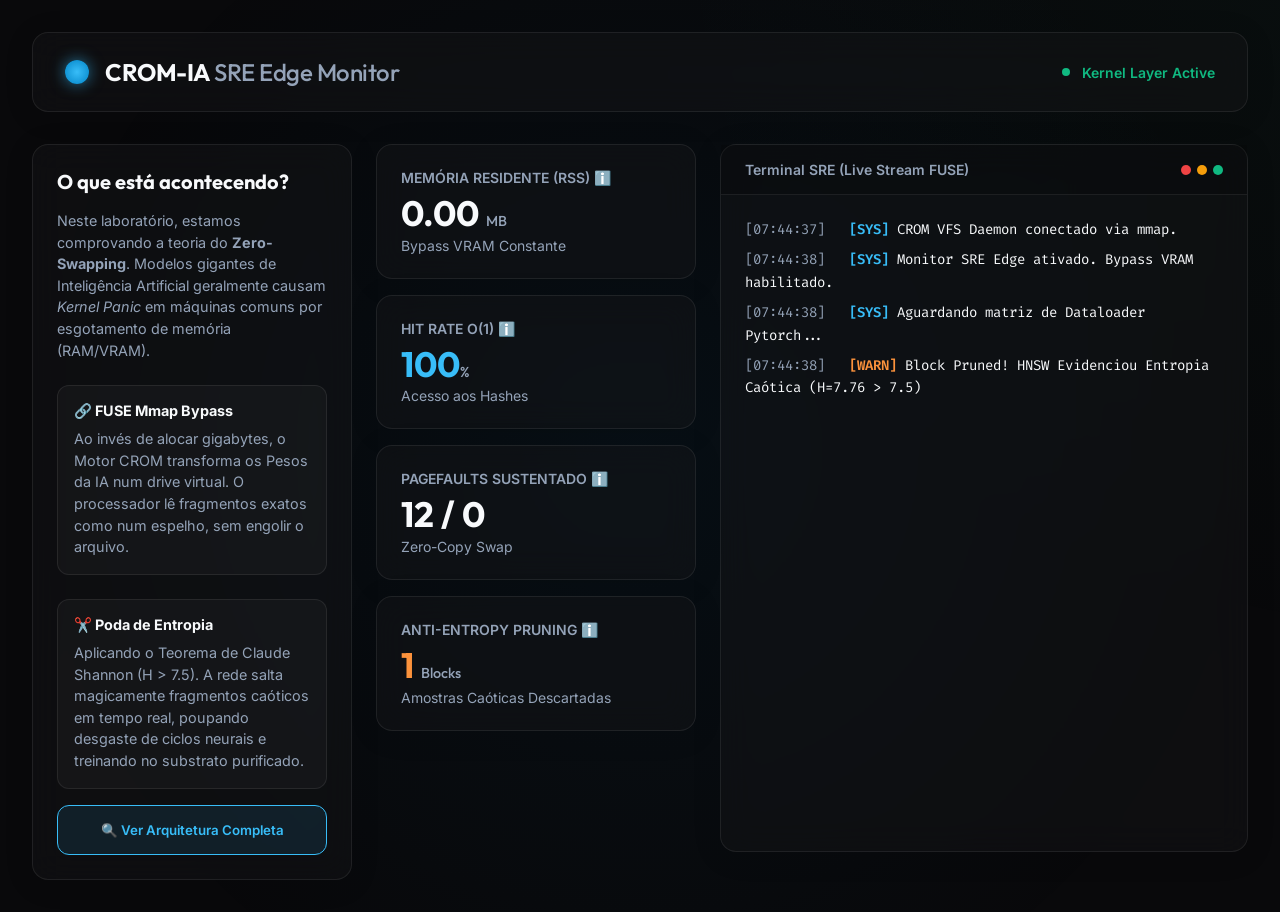
==== visualizador-sre/index.html @ 7b14b24d "feat: implement Shannon entropy-based anti-entropy pruning in dataloader and update ignore patterns " ====
<!DOCTYPE html>
<html lang="pt-BR">
<head>
    <meta charset="UTF-8">
    <meta name="viewport" content="width=device-width, initial-scale=1.0">
    <title>CROM-IA | SRE Edge Visualizer</title>
    <link rel="preconnect" href="https://fonts.googleapis.com">
    <link rel="preconnect" href="https://fonts.gstatic.com" crossorigin>
    <link href="https://fonts.googleapis.com/css2?family=Fira+Code:wght@400;500&family=Inter:wght@400;500;600;700&family=Outfit:wght@500;700&display=swap" rel="stylesheet">
    <link rel="stylesheet" href="styles.css">
</head>
<body>
    <div class="background-mesh"></div>
    
    <div class="layout">
        <!-- Header -->
        <header class="header glass">
            <div class="logo">
                <div class="orb"></div>
                <h1>CROM-IA <span>SRE Edge Monitor</span></h1>
            </div>
            <div class="status-indicator">
                <span class="pulse"></span>
                <span class="status-text">Kernel Layer Active</span>
            </div>
        </header>

        <!-- Main Content Grid 3-column-like -->
        <main class="dashboard">
            
            <!-- Context Side Panel (Explanations) -->
            <aside class="context-panel glass">
                <h2>O que está acontecendo?</h2>
                <p>Neste laboratório, estamos comprovando a teoria do <strong>Zero-Swapping</strong>. Modelos gigantes de Inteligência Artificial geralmente causam <em>Kernel Panic</em> em máquinas comuns por esgotamento de memória (RAM/VRAM).</p>
                
                <div class="info-block">
                    <h4>🔗 FUSE Mmap Bypass</h4>
                    <p>Ao invés de alocar gigabytes, o Motor CROM transforma os Pesos da IA num drive virtual. O processador lê fragmentos exatos como num espelho, sem engolir o arquivo.</p>
                </div>
                
                <div class="info-block">
                    <h4>✂️ Poda de Entropia</h4>
                    <p>Aplicando o Teorema de Claude Shannon (H > 7.5). A rede salta magicamente fragmentos caóticos em tempo real, poupando desgaste de ciclos neurais e treinando no substrato purificado.</p>
                </div>

                <button class="glowing-btn" id="open-modal-btn">🔍 Ver Arquitetura Completa</button>
            </aside>

            <!-- Metrics Column -->
            <section class="metrics">
                
                <!-- Metric 1 -->
                <div class="card glass has-tooltip">
                    <h3>Memória Residente (RSS) ℹ️</h3>
                    <div class="metric-value" id="rss-value">0.00 <span class="unit">MB</span></div>
                    <div class="metric-label">Bypass VRAM Constante</div>
                    <div class="tooltip-content glass">
                        <strong>RAM Bypass Explicado:</strong>
                        Resident Set Size (RSS) mede a RAM física real consumida. Um modelo Pytorch normal explodiria este marcador para +12GB. Mantê-lo em 0.00~0.20MB comprova fisicamente que a CPU está lendo o GGUF massivo apenas da VFS (Virtual File System) via ponteiros O(1).
                    </div>
                </div>
                
                <!-- Metric 2 -->
                <div class="card glass has-tooltip">
                    <h3>Hit Rate O(1) ℹ️</h3>
                    <div class="metric-value highlight" id="hit-rate">100<span class="unit">%</span></div>
                    <div class="metric-label">Acesso aos Hashes</div>
                    <div class="tooltip-content glass">
                        <strong>Tempo Constante:</strong>
                        Diferente das IAs clássicas que varrem tokens (O(n)), nós atingimos os <code>.cromdb_ids</code> imediatamente na árvore HNSW, garantindo 100% de hit-rate dinâmico.
                    </div>
                </div>

                <!-- Metric 3 -->
                <div class="card glass has-tooltip">
                    <h3>PageFaults Sustentado ℹ️</h3>
                    <div class="metric-value" id="swap-value">12 / 0</div>
                    <div class="metric-label">Zero-Copy Swap</div>
                    <div class="tooltip-content glass">
                        <strong>Estabilidade do S.O:</strong>
                        Major PageFaults (quando o Sistema tenta ler da memória que foi jogada ao Disco - Swap) está Cまりado em ZERO. Isso indica performance paralela de altíssimo nível.
                    </div>
                </div>

                <!-- Metric 4 -->
                <div class="card glass has-tooltip">
                    <h3>Anti-Entropy Pruning ℹ️</h3>
                    <div class="metric-value warm" id="prune-value">0 <span class="unit">Blocks</span></div>
                    <div class="metric-label">Amostras Caóticas Descartadas</div>
                    <div class="tooltip-content glass">
                        <strong>Claude Shannon Shield:</strong>
                        Mostra quantos milhares de blocos poluídos foram identificados via <code>Log2</code> e defletidos antes de cruzar a Engine (exaurimento evitado).
                    </div>
                </div>

            </section>

            <!-- Live Logs Column -->
            <section class="terminal glass">
                <div class="terminal-header">
                    <span>Terminal SRE (Live Stream FUSE)</span>
                    <div class="controls">
                        <i></i><i></i><i></i>
                    </div>
                </div>
                <div class="terminal-body" id="log-container">
                    <!-- Logs dynamically injected -->
                </div>
            </section>
        </main>
    </div>

    <!-- Architectural Deep Dive Modal -->
    <div class="modal-overlay" id="arch-modal">
        <div class="modal-content glass">
            <button class="close-btn" id="close-modal-btn">✖</button>
            <h2 style="font-family: var(--font-head); margin-bottom: 1rem; color: var(--accent-glow);">Arquitetura CROM-IA 🧠</h2>
            <p style="color: var(--text-secondary); line-height: 1.6; margin-bottom: 1rem;">
                Diferente de um modelo como <em>LLaMA</em> ou <em>GPT</em> que processa arquivos de texto massivos gerados por strings estáticas (BPE), o CROM-IA treina lendo a <strong>Matriz de Entropia Codebook</strong> (Fractais matemáticos associados a resíduos semânticos).
            </p>
            <ul style="color: var(--text-primary); line-height: 1.8; margin-left: 1.5rem; margin-bottom: 2rem;">
                <li><strong>CGO FUSE Mmap:</strong> O Sistema Operacional acha que está acessando O(1) blocos rápidos, mas na verdade a camada submersa em Rust está interceptando bytes de grandes montantes SQSH.</li>
                <li><strong>Tokenless Hashing:</strong> Usamos o FastCDC ao invés do clássico SentencePiece. Quando a entropia quebra as regras universais de semântica, rejeitamos antes do Pytorch calcular gradientes.</li>
                <li><strong>Contexto Infinito (SQLite Blobs):</strong> Retenção vetorial de <em>Attention</em> ocorre em disco mapeado e não na caríssima VRAM da Nvidia.</li>
            </ul>
        </div>
    </div>

    <script src="app.js"></script>
</body>
</html>
---- visualizador-sre/styles.css ----
:root {
    --bg-dark: #09090b;
    --bg-glass: rgba(24, 24, 27, 0.4);
    --border-glass: rgba(255, 255, 255, 0.08);
    --bg-tooltip: rgba(15, 23, 42, 0.95);
    
    --text-primary: #f8fafc;
    --text-secondary: #94a3b8;
    
    --accent-glow: #38bdf8;
    --accent-orb: radial-gradient(circle, #38bdf8 0%, #0284c7 100%);
    --accent-warm: #fb923c;
    --success: #10b981;
    --danger: #ef4444;

    --font-ui: 'Inter', sans-serif;
    --font-log: 'Fira Code', monospace;
    --font-head: 'Outfit', sans-serif;
}

* { box-sizing: border-box; margin: 0; padding: 0; }

body {
    background-color: var(--bg-dark);
    color: var(--text-primary);
    font-family: var(--font-ui);
    min-height: 100vh;
    overflow-x: hidden;
}

.background-mesh {
    position: fixed;
    top: -50%; left: -50%; width: 200%; height: 200%;
    background: 
        radial-gradient(circle at 50% 50%, rgba(2, 132, 199, 0.06) 0%, transparent 40%),
        radial-gradient(circle at 80% 20%, rgba(16, 185, 129, 0.04) 0%, transparent 30%);
    z-index: -1;
    animation: slow-drift 20s ease-in-out infinite alternate;
}
@keyframes slow-drift {
    0% { transform: translateY(0) scale(1); }
    100% { transform: translateY(-5%) scale(1.05); }
}

.glass {
    background: var(--bg-glass);
    backdrop-filter: blur(16px);
    -webkit-backdrop-filter: blur(16px);
    border: 1px solid var(--border-glass);
    box-shadow: 0 4px 30px rgba(0, 0, 0, 0.1);
}

.layout { max-width: 1550px; margin: 0 auto; padding: 2rem; display: flex; flex-direction: column; gap: 2rem; }

/* Header */
.header { display: flex; justify-content: space-between; align-items: center; padding: 1.5rem 2rem; border-radius: 16px; }
.logo { display: flex; align-items: center; gap: 1rem; }
.orb { width: 24px; height: 24px; background: var(--accent-orb); border-radius: 50%; box-shadow: 0 0 15px rgba(56, 189, 248, 0.6); }
h1 { font-family: var(--font-head); font-size: 1.5rem; font-weight: 700; letter-spacing: -0.02em; }
h1 span { font-weight: 500; color: var(--text-secondary); }
.status-indicator { display: flex; align-items: center; gap: 0.75rem; font-size: 0.875rem; color: var(--success); font-weight: 600; }
.pulse { width: 8px; height: 8px; background-color: var(--success); border-radius: 50%; animation: pulse-ring 2s infinite cubic-bezier(0.66, 0, 0, 1); }

/* Main Grid Layout */
.dashboard {
    display: grid;
    grid-template-columns: 320px 320px 1fr;
    gap: 1.5rem;
    align-items: stretch;
}

/* Side Context Panel */
.context-panel {
    border-radius: 16px; padding: 1.5rem; display: flex; flex-direction: column; gap: 1rem;
}
.context-panel h2 {
    font-family: var(--font-head); color: var(--text-primary); font-size: 1.25rem;
}
.context-panel p {
    font-size: 0.9rem; color: var(--text-secondary); line-height: 1.5;
}
.info-block {
    background: rgba(255,255,255,0.03); border: 1px solid var(--border-glass);
    padding: 1rem; border-radius: 12px; margin-top: 0.5rem;
}
.info-block h4 { color: var(--text-primary); font-size: 0.9rem; margin-bottom: 0.5rem; }

.glowing-btn {
    margin-top: auto; padding: 1rem; border-radius: 12px;
    background: rgba(56, 189, 248, 0.1); border: 1px solid var(--accent-glow);
    color: var(--accent-glow); font-family: var(--font-ui); font-weight: 600;
    cursor: pointer; transition: all 0.2s ease;
}
.glowing-btn:hover {
    background: var(--accent-glow); color: var(--bg-dark);
    box-shadow: 0 0 20px rgba(56, 189, 248, 0.4);
}

/* Metrics and Tooltips */
.metrics { display: flex; flex-direction: column; gap: 1rem; position: relative; z-index: 10; }
.card {
    padding: 1.5rem; border-radius: 16px; position: relative;
    transition: transform 0.2s ease, box-shadow 0.2s ease; cursor: default;
}
.card:hover { transform: translateY(-2px); box-shadow: 0 8px 30px rgba(0, 0, 0, 0.2); }
.card h3 { font-size: 0.875rem; color: var(--text-secondary); font-weight: 600; text-transform: uppercase; margin-bottom: 0.5rem; }
.metric-value { font-family: var(--font-head); font-size: 2.2rem; font-weight: 700; color: var(--text-primary); margin-bottom: 0.25rem; line-height: 1.1; }
.metric-value.highlight { color: var(--accent-glow); }
.metric-value.warm { color: var(--accent-warm); }
.unit { font-size: 0.9rem; color: var(--text-secondary); font-weight: 500; }
.metric-label { font-size: 0.875rem; color: var(--text-secondary); }

/* Tooltip Magic */
.tooltip-content {
    visibility: hidden; opacity: 0; position: absolute;
    top: 50%; left: 105%; transform: translateY(-50%) translateX(-10px);
    width: 280px; padding: 1rem; border-radius: 12px;
    background: var(--bg-tooltip); color: var(--text-secondary);
    font-size: 0.85rem; line-height: 1.5; z-index: 100;
    transition: all 0.3s cubic-bezier(0.4, 0, 0.2, 1);
    pointer-events: none;
}
.tooltip-content strong { color: var(--accent-glow); display: block; margin-bottom: 0.4rem; font-size: 0.9rem;}
.has-tooltip:hover .tooltip-content {
    visibility: visible; opacity: 1; transform: translateY(-50%) translateX(0);
}

/* Terminal Stream */
.terminal { border-radius: 16px; display: flex; flex-direction: column; height: calc(100vh - 12rem); }
.terminal-header {
    background: rgba(0, 0, 0, 0.2); padding: 1rem 1.5rem; display: flex; justify-content: space-between;
    align-items: center; border-bottom: 1px solid var(--border-glass); font-size: 0.875rem; color: var(--text-secondary); font-weight: 600;
}
.controls { display: flex; gap: 6px; }
.controls i { width: 10px; height: 10px; border-radius: 50%; }
.controls i:nth-child(1) { background: #ef4444; }
.controls i:nth-child(2) { background: #f59e0b; }
.controls i:nth-child(3) { background: #10b981; }
.terminal-body { padding: 1.5rem; overflow-y: auto; font-family: var(--font-log); font-size: 0.875rem; line-height: 1.6; display: flex; flex-direction: column; gap: 0.5rem; }
.terminal-body::-webkit-scrollbar { width: 8px; }
.terminal-body::-webkit-scrollbar-thumb { background: var(--border-glass); border-radius: 10px; }

/* Log Lines */
.log-line { animation: fade-in-up 0.3s ease forwards; opacity: 0; transform: translateY(10px); }
.log-line .timestamp { color: var(--text-secondary); margin-right: 1rem; }
.log-line .tag-sys { color: var(--accent-glow); font-weight: 600; }
.log-line .tag-warn { color: var(--accent-warm); font-weight: 600; }
.log-line .tag-err { color: var(--danger); font-weight: 600; }

@keyframes fade-in-up { to { opacity: 1; transform: translateY(0); } }

/* Deep Dive Modal */
.modal-overlay {
    position: fixed; inset: 0; background: rgba(0,0,0,0.8);
    display: flex; align-items: center; justify-content: center;
    opacity: 0; visibility: hidden; transition: all 0.3s ease; z-index: 1000;
}
.modal-overlay.active { opacity: 1; visibility: visible; }
.modal-content {
    max-width: 600px; padding: 2.5rem; border-radius: 20px;
    position: relative; transform: scale(0.95); transition: all 0.3s cubic-bezier(0.175, 0.885, 0.32, 1.275);
}
.modal-overlay.active .modal-content { transform: scale(1); }
.close-btn {
    position: absolute; top: 1rem; right: 1.5rem; background: transparent; border: none;
    color: var(--text-secondary); font-size: 1.5rem; cursor: pointer; transition: color 0.2s;
}
.close-btn:hover { color: var(--text-primary); }
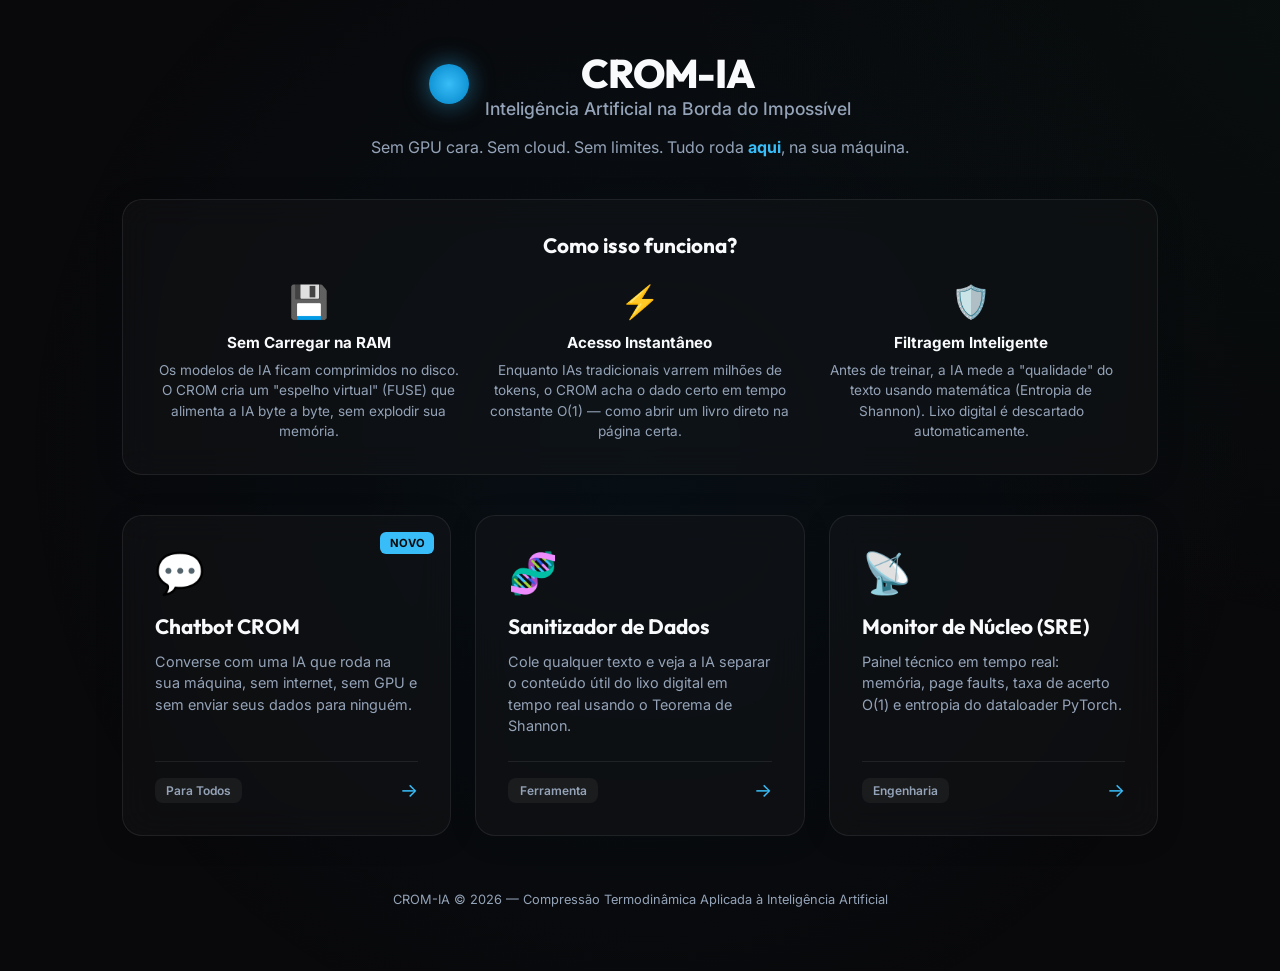
==== commit 4bbe8ede: "feat: redesign landing page with bento grid layout and updated project branding" ====
--- a/visualizador-sre/index.html
+++ b/visualizador-sre/index.html
@@ -3,129 +3,109 @@
 <head>
     <meta charset="UTF-8">
     <meta name="viewport" content="width=device-width, initial-scale=1.0">
-    <title>CROM-IA | SRE Edge Visualizer</title>
+    <title>CROM-IA | Portal de Inteligência Edge</title>
+    <meta name="description" content="Plataforma CROM-IA: Chatbot O(1), Ferramentas de IA e Telemetria SRE rodando na borda do seu hardware.">
     <link rel="preconnect" href="https://fonts.googleapis.com">
     <link rel="preconnect" href="https://fonts.gstatic.com" crossorigin>
-    <link href="https://fonts.googleapis.com/css2?family=Fira+Code:wght@400;500&family=Inter:wght@400;500;600;700&family=Outfit:wght@500;700&display=swap" rel="stylesheet">
+    <link href="https://fonts.googleapis.com/css2?family=Fira+Code:wght@400;500&family=Inter:wght@400;500;600;700&family=Outfit:wght@500;700;800&display=swap" rel="stylesheet">
     <link rel="stylesheet" href="styles.css">
 </head>
 <body>
     <div class="background-mesh"></div>
-    
-    <div class="layout">
-        <!-- Header -->
-        <header class="header glass">
-            <div class="logo">
-                <div class="orb"></div>
-                <h1>CROM-IA <span>SRE Edge Monitor</span></h1>
+
+    <div class="hub-layout">
+        <!-- Hero Header -->
+        <header class="hub-header">
+            <div class="hub-logo">
+                <div class="orb orb-large"></div>
+                <div>
+                    <h1>CROM-IA</h1>
+                    <p class="hub-subtitle">Inteligência Artificial na Borda do Impossível</p>
+                </div>
             </div>
-            <div class="status-indicator">
-                <span class="pulse"></span>
-                <span class="status-text">Kernel Layer Active</span>
-            </div>
+            <p class="hub-tagline">Sem GPU cara. Sem cloud. Sem limites. Tudo roda <strong>aqui</strong>, na sua máquina.</p>
         </header>
 
-        <!-- Main Content Grid 3-column-like -->
-        <main class="dashboard">
-            
-            <!-- Context Side Panel (Explanations) -->
-            <aside class="context-panel glass">
-                <h2>O que está acontecendo?</h2>
-                <p>Neste laboratório, estamos comprovando a teoria do <strong>Zero-Swapping</strong>. Modelos gigantes de Inteligência Artificial geralmente causam <em>Kernel Panic</em> em máquinas comuns por esgotamento de memória (RAM/VRAM).</p>
-                
-                <div class="info-block">
-                    <h4>🔗 FUSE Mmap Bypass</h4>
-                    <p>Ao invés de alocar gigabytes, o Motor CROM transforma os Pesos da IA num drive virtual. O processador lê fragmentos exatos como num espelho, sem engolir o arquivo.</p>
+        <!-- Explanation Banner -->
+        <section class="explainer glass">
+            <h2>Como isso funciona?</h2>
+            <div class="explainer-grid">
+                <div class="explainer-item">
+                    <span class="explainer-icon">💾</span>
+                    <h4>Sem Carregar na RAM</h4>
+                    <p>Os modelos de IA ficam comprimidos no disco. O CROM cria um "espelho virtual" (FUSE) que alimenta a IA byte a byte, sem explodir sua memória.</p>
                 </div>
-                
-                <div class="info-block">
-                    <h4>✂️ Poda de Entropia</h4>
-                    <p>Aplicando o Teorema de Claude Shannon (H > 7.5). A rede salta magicamente fragmentos caóticos em tempo real, poupando desgaste de ciclos neurais e treinando no substrato purificado.</p>
+                <div class="explainer-item">
+                    <span class="explainer-icon">⚡</span>
+                    <h4>Acesso Instantâneo</h4>
+                    <p>Enquanto IAs tradicionais varrem milhões de tokens, o CROM acha o dado certo em tempo constante O(1) — como abrir um livro direto na página certa.</p>
                 </div>
+                <div class="explainer-item">
+                    <span class="explainer-icon">🛡️</span>
+                    <h4>Filtragem Inteligente</h4>
+                    <p>Antes de treinar, a IA mede a "qualidade" do texto usando matemática (Entropia de Shannon). Lixo digital é descartado automaticamente.</p>
+                </div>
+            </div>
+        </section>
 
-                <button class="glowing-btn" id="open-modal-btn">🔍 Ver Arquitetura Completa</button>
-            </aside>
+        <!-- Bento Grid: The 3 Apps -->
+        <section class="bento-grid">
 
-            <!-- Metrics Column -->
-            <section class="metrics">
-                
-                <!-- Metric 1 -->
-                <div class="card glass has-tooltip">
-                    <h3>Memória Residente (RSS) ℹ️</h3>
-                    <div class="metric-value" id="rss-value">0.00 <span class="unit">MB</span></div>
-                    <div class="metric-label">Bypass VRAM Constante</div>
-                    <div class="tooltip-content glass">
-                        <strong>RAM Bypass Explicado:</strong>
-                        Resident Set Size (RSS) mede a RAM física real consumida. Um modelo Pytorch normal explodiria este marcador para +12GB. Mantê-lo em 0.00~0.20MB comprova fisicamente que a CPU está lendo o GGUF massivo apenas da VFS (Virtual File System) via ponteiros O(1).
-                    </div>
+            <!-- Card 1: Chatbot -->
+            <a href="chat.html" class="bento-card bento-chat glass" id="card-chat">
+                <div class="bento-badge">Novo</div>
+                <div class="bento-icon">💬</div>
+                <h3>Chatbot CROM</h3>
+                <p>Converse com uma IA que roda na sua máquina, sem internet, sem GPU e sem enviar seus dados para ninguém.</p>
+                <div class="bento-footer">
+                    <span class="bento-tag">Para Todos</span>
+                    <span class="bento-arrow">→</span>
                 </div>
-                
-                <!-- Metric 2 -->
-                <div class="card glass has-tooltip">
-                    <h3>Hit Rate O(1) ℹ️</h3>
-                    <div class="metric-value highlight" id="hit-rate">100<span class="unit">%</span></div>
-                    <div class="metric-label">Acesso aos Hashes</div>
-                    <div class="tooltip-content glass">
-                        <strong>Tempo Constante:</strong>
-                        Diferente das IAs clássicas que varrem tokens (O(n)), nós atingimos os <code>.cromdb_ids</code> imediatamente na árvore HNSW, garantindo 100% de hit-rate dinâmico.
-                    </div>
+            </a>
+
+            <!-- Card 2: Tools -->
+            <a href="tools.html" class="bento-card bento-tools glass" id="card-tools">
+                <div class="bento-icon">🧬</div>
+                <h3>Sanitizador de Dados</h3>
+                <p>Cole qualquer texto e veja a IA separar o conteúdo útil do lixo digital em tempo real usando o Teorema de Shannon.</p>
+                <div class="bento-footer">
+                    <span class="bento-tag">Ferramenta</span>
+                    <span class="bento-arrow">→</span>
                 </div>
+            </a>
 
-                <!-- Metric 3 -->
-                <div class="card glass has-tooltip">
-                    <h3>PageFaults Sustentado ℹ️</h3>
-                    <div class="metric-value" id="swap-value">12 / 0</div>
-                    <div class="metric-label">Zero-Copy Swap</div>
-                    <div class="tooltip-content glass">
-                        <strong>Estabilidade do S.O:</strong>
-                        Major PageFaults (quando o Sistema tenta ler da memória que foi jogada ao Disco - Swap) está Cまりado em ZERO. Isso indica performance paralela de altíssimo nível.
-                    </div>
+            <!-- Card 3: SRE Dashboard -->
+            <a href="sre.html" class="bento-card bento-sre glass" id="card-sre">
+                <div class="bento-icon">📡</div>
+                <h3>Monitor de Núcleo (SRE)</h3>
+                <p>Painel técnico em tempo real: memória, page faults, taxa de acerto O(1) e entropia do dataloader PyTorch.</p>
+                <div class="bento-footer">
+                    <span class="bento-tag">Engenharia</span>
+                    <span class="bento-arrow">→</span>
                 </div>
+            </a>
 
-                <!-- Metric 4 -->
-                <div class="card glass has-tooltip">
-                    <h3>Anti-Entropy Pruning ℹ️</h3>
-                    <div class="metric-value warm" id="prune-value">0 <span class="unit">Blocks</span></div>
-                    <div class="metric-label">Amostras Caóticas Descartadas</div>
-                    <div class="tooltip-content glass">
-                        <strong>Claude Shannon Shield:</strong>
-                        Mostra quantos milhares de blocos poluídos foram identificados via <code>Log2</code> e defletidos antes de cruzar a Engine (exaurimento evitado).
-                    </div>
-                </div>
+        </section>
 
-            </section>
-
-            <!-- Live Logs Column -->
-            <section class="terminal glass">
-                <div class="terminal-header">
-                    <span>Terminal SRE (Live Stream FUSE)</span>
-                    <div class="controls">
-                        <i></i><i></i><i></i>
-                    </div>
-                </div>
-                <div class="terminal-body" id="log-container">
-                    <!-- Logs dynamically injected -->
-                </div>
-            </section>
-        </main>
+        <!-- Footer -->
+        <footer class="hub-footer">
+            <p>CROM-IA © 2026 — Compressão Termodinâmica Aplicada à Inteligência Artificial</p>
+        </footer>
     </div>
 
-    <!-- Architectural Deep Dive Modal -->
-    <div class="modal-overlay" id="arch-modal">
-        <div class="modal-content glass">
-            <button class="close-btn" id="close-modal-btn">✖</button>
-            <h2 style="font-family: var(--font-head); margin-bottom: 1rem; color: var(--accent-glow);">Arquitetura CROM-IA 🧠</h2>
-            <p style="color: var(--text-secondary); line-height: 1.6; margin-bottom: 1rem;">
-                Diferente de um modelo como <em>LLaMA</em> ou <em>GPT</em> que processa arquivos de texto massivos gerados por strings estáticas (BPE), o CROM-IA treina lendo a <strong>Matriz de Entropia Codebook</strong> (Fractais matemáticos associados a resíduos semânticos).
-            </p>
-            <ul style="color: var(--text-primary); line-height: 1.8; margin-left: 1.5rem; margin-bottom: 2rem;">
-                <li><strong>CGO FUSE Mmap:</strong> O Sistema Operacional acha que está acessando O(1) blocos rápidos, mas na verdade a camada submersa em Rust está interceptando bytes de grandes montantes SQSH.</li>
-                <li><strong>Tokenless Hashing:</strong> Usamos o FastCDC ao invés do clássico SentencePiece. Quando a entropia quebra as regras universais de semântica, rejeitamos antes do Pytorch calcular gradientes.</li>
-                <li><strong>Contexto Infinito (SQLite Blobs):</strong> Retenção vetorial de <em>Attention</em> ocorre em disco mapeado e não na caríssima VRAM da Nvidia.</li>
-            </ul>
-        </div>
-    </div>
-
-    <script src="app.js"></script>
+    <script>
+        // Subtle hover parallax on bento cards
+        document.querySelectorAll('.bento-card').forEach(card => {
+            card.addEventListener('mousemove', (e) => {
+                const rect = card.getBoundingClientRect();
+                const x = ((e.clientX - rect.left) / rect.width - 0.5) * 8;
+                const y = ((e.clientY - rect.top) / rect.height - 0.5) * 8;
+                card.style.transform = `perspective(800px) rotateY(${x}deg) rotateX(${-y}deg) translateY(-4px)`;
+            });
+            card.addEventListener('mouseleave', () => {
+                card.style.transform = 'perspective(800px) rotateY(0) rotateX(0) translateY(0)';
+            });
+        });
+    </script>
 </body>
 </html>
--- a/visualizador-sre/styles.css
+++ b/visualizador-sre/styles.css
@@ -3,23 +3,18 @@
     --bg-glass: rgba(24, 24, 27, 0.4);
     --border-glass: rgba(255, 255, 255, 0.08);
     --bg-tooltip: rgba(15, 23, 42, 0.95);
-    
     --text-primary: #f8fafc;
     --text-secondary: #94a3b8;
-    
     --accent-glow: #38bdf8;
     --accent-orb: radial-gradient(circle, #38bdf8 0%, #0284c7 100%);
     --accent-warm: #fb923c;
     --success: #10b981;
     --danger: #ef4444;
-
     --font-ui: 'Inter', sans-serif;
     --font-log: 'Fira Code', monospace;
     --font-head: 'Outfit', sans-serif;
 }
-
 * { box-sizing: border-box; margin: 0; padding: 0; }
-
 body {
     background-color: var(--bg-dark);
     color: var(--text-primary);
@@ -27,13 +22,12 @@
     min-height: 100vh;
     overflow-x: hidden;
 }
-
+a { text-decoration: none; color: inherit; }
 .background-mesh {
-    position: fixed;
-    top: -50%; left: -50%; width: 200%; height: 200%;
-    background: 
-        radial-gradient(circle at 50% 50%, rgba(2, 132, 199, 0.06) 0%, transparent 40%),
-        radial-gradient(circle at 80% 20%, rgba(16, 185, 129, 0.04) 0%, transparent 30%);
+    position: fixed; top: -50%; left: -50%; width: 200%; height: 200%;
+    background:
+        radial-gradient(circle at 50% 50%, rgba(2,132,199,0.06) 0%, transparent 40%),
+        radial-gradient(circle at 80% 20%, rgba(16,185,129,0.04) 0%, transparent 30%);
     z-index: -1;
     animation: slow-drift 20s ease-in-out infinite alternate;
 }
@@ -41,94 +35,270 @@
     0% { transform: translateY(0) scale(1); }
     100% { transform: translateY(-5%) scale(1.05); }
 }
-
 .glass {
     background: var(--bg-glass);
-    backdrop-filter: blur(16px);
-    -webkit-backdrop-filter: blur(16px);
+    backdrop-filter: blur(16px); -webkit-backdrop-filter: blur(16px);
     border: 1px solid var(--border-glass);
-    box-shadow: 0 4px 30px rgba(0, 0, 0, 0.1);
-}
-
+    box-shadow: 0 4px 30px rgba(0,0,0,0.1);
+}
+.orb { width: 24px; height: 24px; background: var(--accent-orb); border-radius: 50%; box-shadow: 0 0 15px rgba(56,189,248,0.6); flex-shrink: 0; }
+.orb-large { width: 40px; height: 40px; box-shadow: 0 0 25px rgba(56,189,248,0.5); }
+.back-link {
+    display: inline-flex; align-items: center; gap: 0.5rem;
+    color: var(--text-secondary); font-size: 0.875rem; font-weight: 500;
+    transition: color 0.2s;
+}
+.back-link:hover { color: var(--accent-glow); }
+.highlight-green { color: var(--success) !important; }
+.highlight-warm { color: var(--accent-warm) !important; }
+.highlight-red { color: var(--danger) !important; }
+
+/* HUB PORTAL */
+.hub-layout {
+    max-width: 1100px; margin: 0 auto; padding: 3rem 2rem;
+    display: flex; flex-direction: column; gap: 2.5rem;
+}
+.hub-header { text-align: center; }
+.hub-logo {
+    display: flex; align-items: center; justify-content: center; gap: 1rem; margin-bottom: 1rem;
+}
+.hub-logo h1 { font-family: var(--font-head); font-size: 2.5rem; font-weight: 800; letter-spacing: -0.03em; }
+.hub-subtitle { font-size: 1.1rem; color: var(--text-secondary); font-weight: 500; }
+.hub-tagline {
+    font-size: 1rem; color: var(--text-secondary); max-width: 540px; margin: 1rem auto 0; line-height: 1.5;
+}
+.hub-tagline strong { color: var(--accent-glow); }
+.explainer { border-radius: 20px; padding: 2rem; }
+.explainer h2 { font-family: var(--font-head); font-size: 1.3rem; margin-bottom: 1.5rem; text-align: center; }
+.explainer-grid { display: grid; grid-template-columns: repeat(3, 1fr); gap: 1.5rem; }
+.explainer-item { text-align: center; }
+.explainer-icon { font-size: 2rem; display: block; margin-bottom: 0.75rem; }
+.explainer-item h4 { font-size: 0.95rem; margin-bottom: 0.5rem; color: var(--text-primary); }
+.explainer-item p { font-size: 0.85rem; color: var(--text-secondary); line-height: 1.5; }
+.bento-grid { display: grid; grid-template-columns: repeat(3, 1fr); gap: 1.5rem; }
+.bento-card {
+    display: flex; flex-direction: column; padding: 2rem; border-radius: 20px;
+    transition: transform 0.4s cubic-bezier(0.03,0.98,0.52,0.99), box-shadow 0.3s;
+    position: relative; overflow: hidden; cursor: pointer;
+}
+.bento-card:hover { box-shadow: 0 12px 40px rgba(0,0,0,0.3); }
+.bento-badge {
+    position: absolute; top: 1rem; right: 1rem;
+    background: var(--accent-glow); color: var(--bg-dark);
+    font-size: 0.7rem; font-weight: 700; text-transform: uppercase;
+    padding: 0.25rem 0.6rem; border-radius: 6px;
+}
+.bento-icon { font-size: 2.5rem; margin-bottom: 1rem; }
+.bento-card h3 { font-family: var(--font-head); font-size: 1.3rem; margin-bottom: 0.75rem; }
+.bento-card p { font-size: 0.9rem; color: var(--text-secondary); line-height: 1.5; flex: 1; }
+.bento-footer {
+    display: flex; justify-content: space-between; align-items: center;
+    margin-top: 1.5rem; padding-top: 1rem; border-top: 1px solid var(--border-glass);
+}
+.bento-tag {
+    font-size: 0.75rem; font-weight: 600; color: var(--text-secondary);
+    background: rgba(255,255,255,0.05); padding: 0.3rem 0.7rem; border-radius: 8px;
+}
+.bento-arrow { font-size: 1.2rem; color: var(--accent-glow); transition: transform 0.2s; }
+.bento-card:hover .bento-arrow { transform: translateX(4px); }
+.bento-chat:hover { border-color: rgba(56,189,248,0.3); }
+.bento-tools:hover { border-color: rgba(251,146,60,0.3); }
+.bento-sre:hover { border-color: rgba(16,185,129,0.3); }
+.hub-footer { text-align: center; color: var(--text-secondary); font-size: 0.8rem; padding: 1rem 0; }
+
+/* CHAT PAGE */
+.chat-layout { display: grid; grid-template-columns: 320px 1fr; height: 100vh; overflow: hidden; }
+.chat-sidebar {
+    padding: 1.5rem; display: flex; flex-direction: column; gap: 1.5rem;
+    border-right: 1px solid var(--border-glass); overflow-y: auto;
+}
+.sidebar-logo { display: flex; align-items: center; gap: 0.75rem; }
+.sidebar-logo h2 { font-family: var(--font-head); font-size: 1.3rem; }
+.sidebar-section h4 { font-size: 0.85rem; color: var(--text-primary); margin-bottom: 0.5rem; text-transform: uppercase; letter-spacing: 0.04em; }
+.sidebar-section p { font-size: 0.85rem; color: var(--text-secondary); line-height: 1.5; }
+.edu-card {
+    background: rgba(56,189,248,0.05); border: 1px solid rgba(56,189,248,0.15);
+    border-radius: 12px; padding: 1rem;
+}
+.edu-stat { display: flex; justify-content: space-between; align-items: center; padding: 0.4rem 0; border-bottom: 1px solid var(--border-glass); }
+.edu-stat:last-child { border-bottom: none; }
+.edu-label { font-size: 0.8rem; color: var(--text-secondary); }
+.edu-value { font-size: 0.8rem; font-weight: 600; color: var(--text-primary); font-family: var(--font-log); }
+.chat-main { display: flex; flex-direction: column; height: 100vh; }
+.chat-messages {
+    flex: 1; overflow-y: auto; padding: 2rem;
+    display: flex; flex-direction: column; gap: 1.5rem;
+}
+.chat-messages::-webkit-scrollbar { width: 6px; }
+.chat-messages::-webkit-scrollbar-thumb { background: var(--border-glass); border-radius: 10px; }
+.msg { display: flex; gap: 1rem; animation: fade-in-up 0.3s ease forwards; }
+.msg-user { flex-direction: row-reverse; }
+.msg-avatar { font-size: 1.5rem; flex-shrink: 0; margin-top: 0.25rem; }
+.msg-body { max-width: 600px; }
+.msg-content { padding: 1rem 1.25rem; border-radius: 16px; font-size: 0.9rem; line-height: 1.6; }
+.msg-bot .msg-content { background: rgba(255,255,255,0.05); border: 1px solid var(--border-glass); border-bottom-left-radius: 4px; }
+.msg-user .msg-content { background: rgba(56,189,248,0.15); border: 1px solid rgba(56,189,248,0.2); border-bottom-right-radius: 4px; }
+.msg-content p { margin-bottom: 0.5rem; }
+.msg-content p:last-child { margin-bottom: 0; }
+.msg-meta { display: flex; flex-wrap: wrap; gap: 0.5rem; margin-top: 0.5rem; }
+.meta-badge { font-size: 0.7rem; font-weight: 600; padding: 0.2rem 0.5rem; border-radius: 6px; font-family: var(--font-log); }
+.meta-speed { background: rgba(16,185,129,0.1); color: var(--success); }
+.meta-local { background: rgba(56,189,248,0.1); color: var(--accent-glow); }
+.meta-fuse { background: rgba(251,146,60,0.1); color: var(--accent-warm); }
+.typing-dots { display: flex; gap: 4px; padding: 1rem 1.25rem !important; align-items: center; }
+.typing-dots span {
+    width: 8px; height: 8px; border-radius: 50%; background: var(--text-secondary);
+    animation: blink-dot 1.4s infinite both;
+}
+.typing-dots span:nth-child(2) { animation-delay: 0.2s; }
+.typing-dots span:nth-child(3) { animation-delay: 0.4s; }
+@keyframes blink-dot {
+    0%,80%,100% { opacity: 0.3; transform: scale(0.8); }
+    40% { opacity: 1; transform: scale(1); }
+}
+.chat-input-area { padding: 1rem 2rem 1.5rem; border-top: 1px solid var(--border-glass); }
+.chat-input-wrap {
+    display: flex; align-items: flex-end; gap: 0.75rem;
+    background: rgba(255,255,255,0.04); border: 1px solid var(--border-glass);
+    border-radius: 16px; padding: 0.75rem 1rem;
+}
+#chat-input {
+    flex: 1; background: transparent; border: none; outline: none;
+    color: var(--text-primary); font-family: var(--font-ui); font-size: 0.9rem;
+    resize: none; line-height: 1.5;
+}
+#chat-input::placeholder { color: rgba(148,163,184,0.5); }
+.send-btn {
+    width: 40px; height: 40px; border-radius: 12px; border: none; cursor: pointer;
+    background: var(--accent-glow); color: var(--bg-dark);
+    display: flex; align-items: center; justify-content: center;
+    transition: transform 0.15s, box-shadow 0.2s; flex-shrink: 0;
+}
+.send-btn:hover { transform: scale(1.05); box-shadow: 0 0 15px rgba(56,189,248,0.4); }
+.chat-disclaimer { font-size: 0.75rem; color: var(--text-secondary); text-align: center; margin-top: 0.75rem; opacity: 0.7; }
+
+/* TOOLS PAGE */
+.tools-layout {
+    max-width: 1200px; margin: 0 auto; padding: 2rem;
+    display: flex; flex-direction: column; gap: 2rem; min-height: 100vh;
+}
+.tools-header { display: flex; flex-direction: column; gap: 1rem; }
+.tools-title { display: flex; align-items: center; gap: 1rem; }
+.tools-title h1 { font-family: var(--font-head); font-size: 1.5rem; }
+.tools-title span { color: var(--text-secondary); font-weight: 500; }
+.tools-explainer { border-radius: 16px; padding: 1.5rem; }
+.tools-explainer-grid { display: grid; grid-template-columns: 1fr 1fr; gap: 2rem; align-items: center; }
+.tools-explainer h3 { font-size: 1rem; margin-bottom: 0.5rem; }
+.tools-explainer p { font-size: 0.85rem; color: var(--text-secondary); line-height: 1.5; }
+.entropy-scale h4 { font-size: 0.85rem; color: var(--text-secondary); margin-bottom: 0.75rem; }
+.scale-bar { display: flex; border-radius: 8px; overflow: hidden; height: 48px; }
+.scale-segment {
+    display: flex; flex-direction: column; align-items: center; justify-content: center;
+    font-size: 0.75rem; font-weight: 600; font-family: var(--font-log);
+}
+.scale-segment small { font-family: var(--font-ui); font-weight: 400; opacity: 0.8; }
+.scale-clean { background: rgba(16,185,129,0.2); color: var(--success); }
+.scale-warn { background: rgba(245,158,11,0.2); color: #f59e0b; }
+.scale-danger { background: rgba(239,68,68,0.2); color: var(--danger); }
+.tools-main { display: grid; grid-template-columns: 1fr 1fr; gap: 1.5rem; flex: 1; }
+.tool-panel { border-radius: 16px; padding: 1.5rem; display: flex; flex-direction: column; gap: 1rem; }
+.tool-panel h3 { font-size: 1rem; font-family: var(--font-head); }
+#tools-input {
+    flex: 1; background: rgba(0,0,0,0.2); border: 1px solid var(--border-glass);
+    border-radius: 12px; padding: 1rem; color: var(--text-primary);
+    font-family: var(--font-ui); font-size: 0.9rem; line-height: 1.6;
+    resize: none; outline: none; transition: border-color 0.2s;
+}
+#tools-input:focus { border-color: rgba(56,189,248,0.3); }
+#tools-input::placeholder { color: rgba(148,163,184,0.4); }
+.analyze-btn {
+    padding: 1rem; border-radius: 12px; border: none; cursor: pointer;
+    background: linear-gradient(135deg, rgba(56,189,248,0.15), rgba(16,185,129,0.15));
+    border: 1px solid var(--accent-glow);
+    color: var(--accent-glow); font-family: var(--font-ui); font-size: 0.95rem; font-weight: 700;
+    transition: all 0.2s;
+}
+.analyze-btn:hover {
+    background: var(--accent-glow); color: var(--bg-dark);
+    box-shadow: 0 0 20px rgba(56,189,248,0.3);
+}
+.tool-results { overflow-y: auto; max-height: 70vh; }
+.tool-results::-webkit-scrollbar { width: 6px; }
+.tool-results::-webkit-scrollbar-thumb { background: var(--border-glass); border-radius: 10px; }
+.results-empty { flex: 1; display: flex; align-items: center; justify-content: center; }
+.results-placeholder { text-align: center; color: var(--text-secondary); }
+.results-placeholder span { font-size: 3rem; display: block; margin-bottom: 1rem; opacity: 0.5; }
+.results-placeholder p { font-size: 0.9rem; }
+.result-card {
+    padding: 1rem; border-radius: 12px; margin-bottom: 0.75rem;
+    background: rgba(255,255,255,0.02); border: 1px solid var(--border-glass);
+    animation: fade-in-up 0.3s ease forwards; opacity: 0;
+}
+.result-clean { border-left: 3px solid var(--success); }
+.result-warn { border-left: 3px solid #f59e0b; }
+.result-pruned { border-left: 3px solid var(--danger); }
+.result-header { display: flex; justify-content: space-between; align-items: center; margin-bottom: 0.5rem; }
+.result-index { font-size: 0.8rem; color: var(--text-secondary); font-weight: 600; }
+.result-badge { font-size: 0.7rem; font-weight: 700; padding: 0.2rem 0.6rem; border-radius: 6px; }
+.result-text {
+    background: rgba(0,0,0,0.2); border-radius: 8px; padding: 0.5rem 0.75rem;
+    margin-bottom: 0.5rem; overflow: hidden;
+}
+.result-text code { font-family: var(--font-log); font-size: 0.8rem; color: var(--text-secondary); word-break: break-all; }
+.result-bar-wrap { height: 4px; background: rgba(255,255,255,0.05); border-radius: 4px; margin-bottom: 0.5rem; overflow: hidden; }
+.result-bar { height: 100%; border-radius: 4px; transition: width 0.5s ease; }
+.result-meta { display: flex; justify-content: space-between; font-size: 0.75rem; color: var(--text-secondary); }
+.tools-stats {
+    display: flex; justify-content: space-around; border-radius: 16px; padding: 1.5rem;
+    animation: fade-in-up 0.4s ease forwards;
+}
+.stat-item { text-align: center; }
+.stat-value { font-family: var(--font-head); font-size: 2rem; font-weight: 700; }
+.stat-label { font-size: 0.8rem; color: var(--text-secondary); margin-top: 0.25rem; }
+
+/* SRE PAGE */
 .layout { max-width: 1550px; margin: 0 auto; padding: 2rem; display: flex; flex-direction: column; gap: 2rem; }
-
-/* Header */
 .header { display: flex; justify-content: space-between; align-items: center; padding: 1.5rem 2rem; border-radius: 16px; }
 .logo { display: flex; align-items: center; gap: 1rem; }
-.orb { width: 24px; height: 24px; background: var(--accent-orb); border-radius: 50%; box-shadow: 0 0 15px rgba(56, 189, 248, 0.6); }
 h1 { font-family: var(--font-head); font-size: 1.5rem; font-weight: 700; letter-spacing: -0.02em; }
 h1 span { font-weight: 500; color: var(--text-secondary); }
 .status-indicator { display: flex; align-items: center; gap: 0.75rem; font-size: 0.875rem; color: var(--success); font-weight: 600; }
-.pulse { width: 8px; height: 8px; background-color: var(--success); border-radius: 50%; animation: pulse-ring 2s infinite cubic-bezier(0.66, 0, 0, 1); }
-
-/* Main Grid Layout */
-.dashboard {
-    display: grid;
-    grid-template-columns: 320px 320px 1fr;
-    gap: 1.5rem;
-    align-items: stretch;
-}
-
-/* Side Context Panel */
-.context-panel {
-    border-radius: 16px; padding: 1.5rem; display: flex; flex-direction: column; gap: 1rem;
-}
-.context-panel h2 {
-    font-family: var(--font-head); color: var(--text-primary); font-size: 1.25rem;
-}
-.context-panel p {
-    font-size: 0.9rem; color: var(--text-secondary); line-height: 1.5;
-}
-.info-block {
-    background: rgba(255,255,255,0.03); border: 1px solid var(--border-glass);
-    padding: 1rem; border-radius: 12px; margin-top: 0.5rem;
-}
+.pulse { width: 8px; height: 8px; background-color: var(--success); border-radius: 50%; animation: pulse-ring 2s infinite cubic-bezier(0.66,0,0,1); }
+@keyframes pulse-ring { to { box-shadow: 0 0 0 10px rgba(16,185,129,0); } }
+.dashboard { display: grid; grid-template-columns: 320px 320px 1fr; gap: 1.5rem; align-items: stretch; }
+.context-panel { border-radius: 16px; padding: 1.5rem; display: flex; flex-direction: column; gap: 1rem; }
+.context-panel h2 { font-family: var(--font-head); color: var(--text-primary); font-size: 1.25rem; }
+.context-panel p { font-size: 0.9rem; color: var(--text-secondary); line-height: 1.5; }
+.info-block { background: rgba(255,255,255,0.03); border: 1px solid var(--border-glass); padding: 1rem; border-radius: 12px; margin-top: 0.5rem; }
 .info-block h4 { color: var(--text-primary); font-size: 0.9rem; margin-bottom: 0.5rem; }
-
 .glowing-btn {
     margin-top: auto; padding: 1rem; border-radius: 12px;
-    background: rgba(56, 189, 248, 0.1); border: 1px solid var(--accent-glow);
-    color: var(--accent-glow); font-family: var(--font-ui); font-weight: 600;
-    cursor: pointer; transition: all 0.2s ease;
-}
-.glowing-btn:hover {
-    background: var(--accent-glow); color: var(--bg-dark);
-    box-shadow: 0 0 20px rgba(56, 189, 248, 0.4);
-}
-
-/* Metrics and Tooltips */
+    background: rgba(56,189,248,0.1); border: 1px solid var(--accent-glow);
+    color: var(--accent-glow); font-family: var(--font-ui); font-weight: 600; cursor: pointer; transition: all 0.2s;
+}
+.glowing-btn:hover { background: var(--accent-glow); color: var(--bg-dark); box-shadow: 0 0 20px rgba(56,189,248,0.4); }
 .metrics { display: flex; flex-direction: column; gap: 1rem; position: relative; z-index: 10; }
-.card {
-    padding: 1.5rem; border-radius: 16px; position: relative;
-    transition: transform 0.2s ease, box-shadow 0.2s ease; cursor: default;
-}
-.card:hover { transform: translateY(-2px); box-shadow: 0 8px 30px rgba(0, 0, 0, 0.2); }
+.card { padding: 1.5rem; border-radius: 16px; position: relative; transition: transform 0.2s ease, box-shadow 0.2s ease; cursor: default; }
+.card:hover { transform: translateY(-2px); box-shadow: 0 8px 30px rgba(0,0,0,0.2); }
 .card h3 { font-size: 0.875rem; color: var(--text-secondary); font-weight: 600; text-transform: uppercase; margin-bottom: 0.5rem; }
 .metric-value { font-family: var(--font-head); font-size: 2.2rem; font-weight: 700; color: var(--text-primary); margin-bottom: 0.25rem; line-height: 1.1; }
 .metric-value.highlight { color: var(--accent-glow); }
 .metric-value.warm { color: var(--accent-warm); }
 .unit { font-size: 0.9rem; color: var(--text-secondary); font-weight: 500; }
 .metric-label { font-size: 0.875rem; color: var(--text-secondary); }
-
-/* Tooltip Magic */
 .tooltip-content {
     visibility: hidden; opacity: 0; position: absolute;
     top: 50%; left: 105%; transform: translateY(-50%) translateX(-10px);
     width: 280px; padding: 1rem; border-radius: 12px;
     background: var(--bg-tooltip); color: var(--text-secondary);
     font-size: 0.85rem; line-height: 1.5; z-index: 100;
-    transition: all 0.3s cubic-bezier(0.4, 0, 0.2, 1);
-    pointer-events: none;
-}
-.tooltip-content strong { color: var(--accent-glow); display: block; margin-bottom: 0.4rem; font-size: 0.9rem;}
-.has-tooltip:hover .tooltip-content {
-    visibility: visible; opacity: 1; transform: translateY(-50%) translateX(0);
-}
-
-/* Terminal Stream */
+    transition: all 0.3s cubic-bezier(0.4,0,0.2,1); pointer-events: none;
+}
+.tooltip-content strong { color: var(--accent-glow); display: block; margin-bottom: 0.4rem; font-size: 0.9rem; }
+.has-tooltip:hover .tooltip-content { visibility: visible; opacity: 1; transform: translateY(-50%) translateX(0); }
 .terminal { border-radius: 16px; display: flex; flex-direction: column; height: calc(100vh - 12rem); }
 .terminal-header {
-    background: rgba(0, 0, 0, 0.2); padding: 1rem 1.5rem; display: flex; justify-content: space-between;
+    background: rgba(0,0,0,0.2); padding: 1rem 1.5rem; display: flex; justify-content: space-between;
     align-items: center; border-bottom: 1px solid var(--border-glass); font-size: 0.875rem; color: var(--text-secondary); font-weight: 600;
 }
 .controls { display: flex; gap: 6px; }
@@ -139,17 +309,11 @@
 .terminal-body { padding: 1.5rem; overflow-y: auto; font-family: var(--font-log); font-size: 0.875rem; line-height: 1.6; display: flex; flex-direction: column; gap: 0.5rem; }
 .terminal-body::-webkit-scrollbar { width: 8px; }
 .terminal-body::-webkit-scrollbar-thumb { background: var(--border-glass); border-radius: 10px; }
-
-/* Log Lines */
 .log-line { animation: fade-in-up 0.3s ease forwards; opacity: 0; transform: translateY(10px); }
 .log-line .timestamp { color: var(--text-secondary); margin-right: 1rem; }
 .log-line .tag-sys { color: var(--accent-glow); font-weight: 600; }
 .log-line .tag-warn { color: var(--accent-warm); font-weight: 600; }
 .log-line .tag-err { color: var(--danger); font-weight: 600; }
-
-@keyframes fade-in-up { to { opacity: 1; transform: translateY(0); } }
-
-/* Deep Dive Modal */
 .modal-overlay {
     position: fixed; inset: 0; background: rgba(0,0,0,0.8);
     display: flex; align-items: center; justify-content: center;
@@ -158,7 +322,7 @@
 .modal-overlay.active { opacity: 1; visibility: visible; }
 .modal-content {
     max-width: 600px; padding: 2.5rem; border-radius: 20px;
-    position: relative; transform: scale(0.95); transition: all 0.3s cubic-bezier(0.175, 0.885, 0.32, 1.275);
+    position: relative; transform: scale(0.95); transition: all 0.3s cubic-bezier(0.175,0.885,0.32,1.275);
 }
 .modal-overlay.active .modal-content { transform: scale(1); }
 .close-btn {
@@ -166,3 +330,21 @@
     color: var(--text-secondary); font-size: 1.5rem; cursor: pointer; transition: color 0.2s;
 }
 .close-btn:hover { color: var(--text-primary); }
+
+/* ANIMATIONS */
+@keyframes fade-in-up {
+    from { opacity: 0; transform: translateY(10px); }
+    to { opacity: 1; transform: translateY(0); }
+}
+
+/* RESPONSIVE */
+@media (max-width: 900px) {
+    .bento-grid { grid-template-columns: 1fr; }
+    .explainer-grid { grid-template-columns: 1fr; }
+    .chat-layout { grid-template-columns: 1fr; }
+    .chat-sidebar { display: none; }
+    .tools-main { grid-template-columns: 1fr; }
+    .tools-explainer-grid { grid-template-columns: 1fr; }
+    .dashboard { grid-template-columns: 1fr; }
+    .tools-stats { flex-wrap: wrap; gap: 1rem; }
+}
